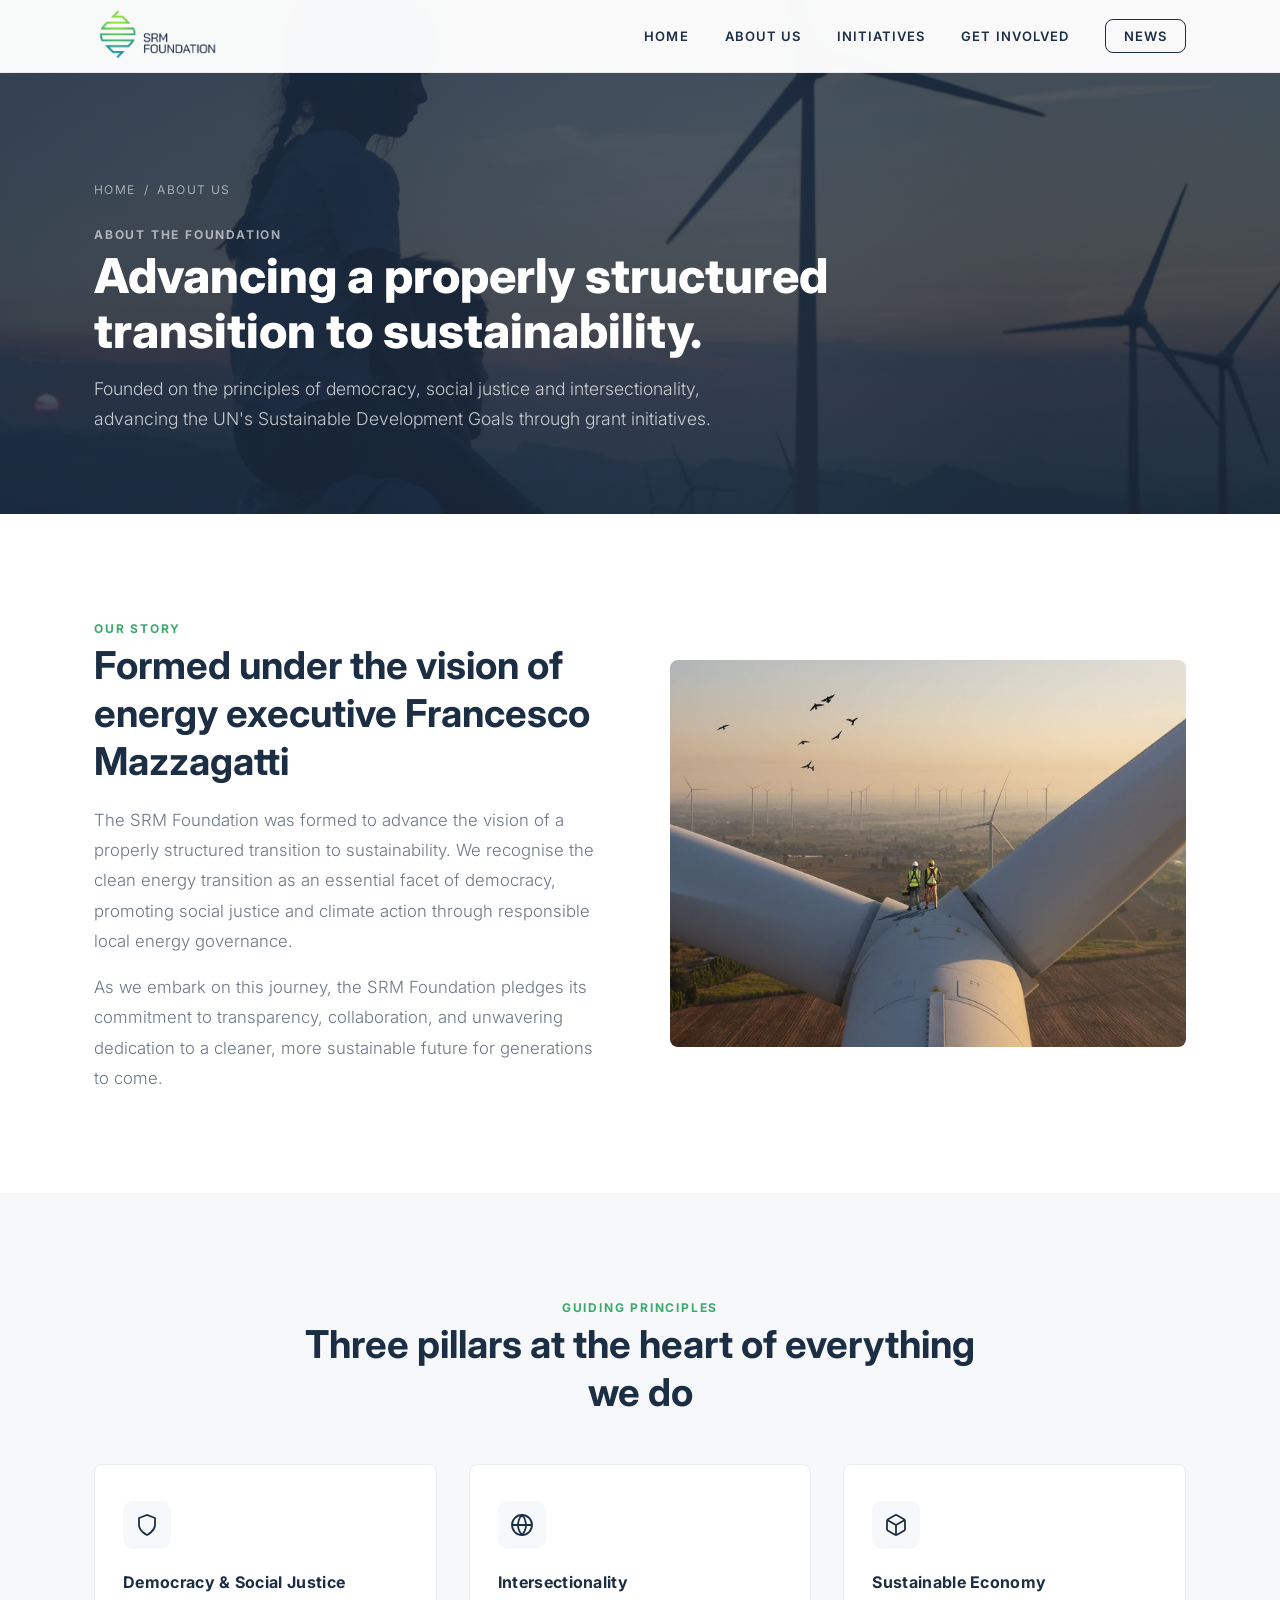
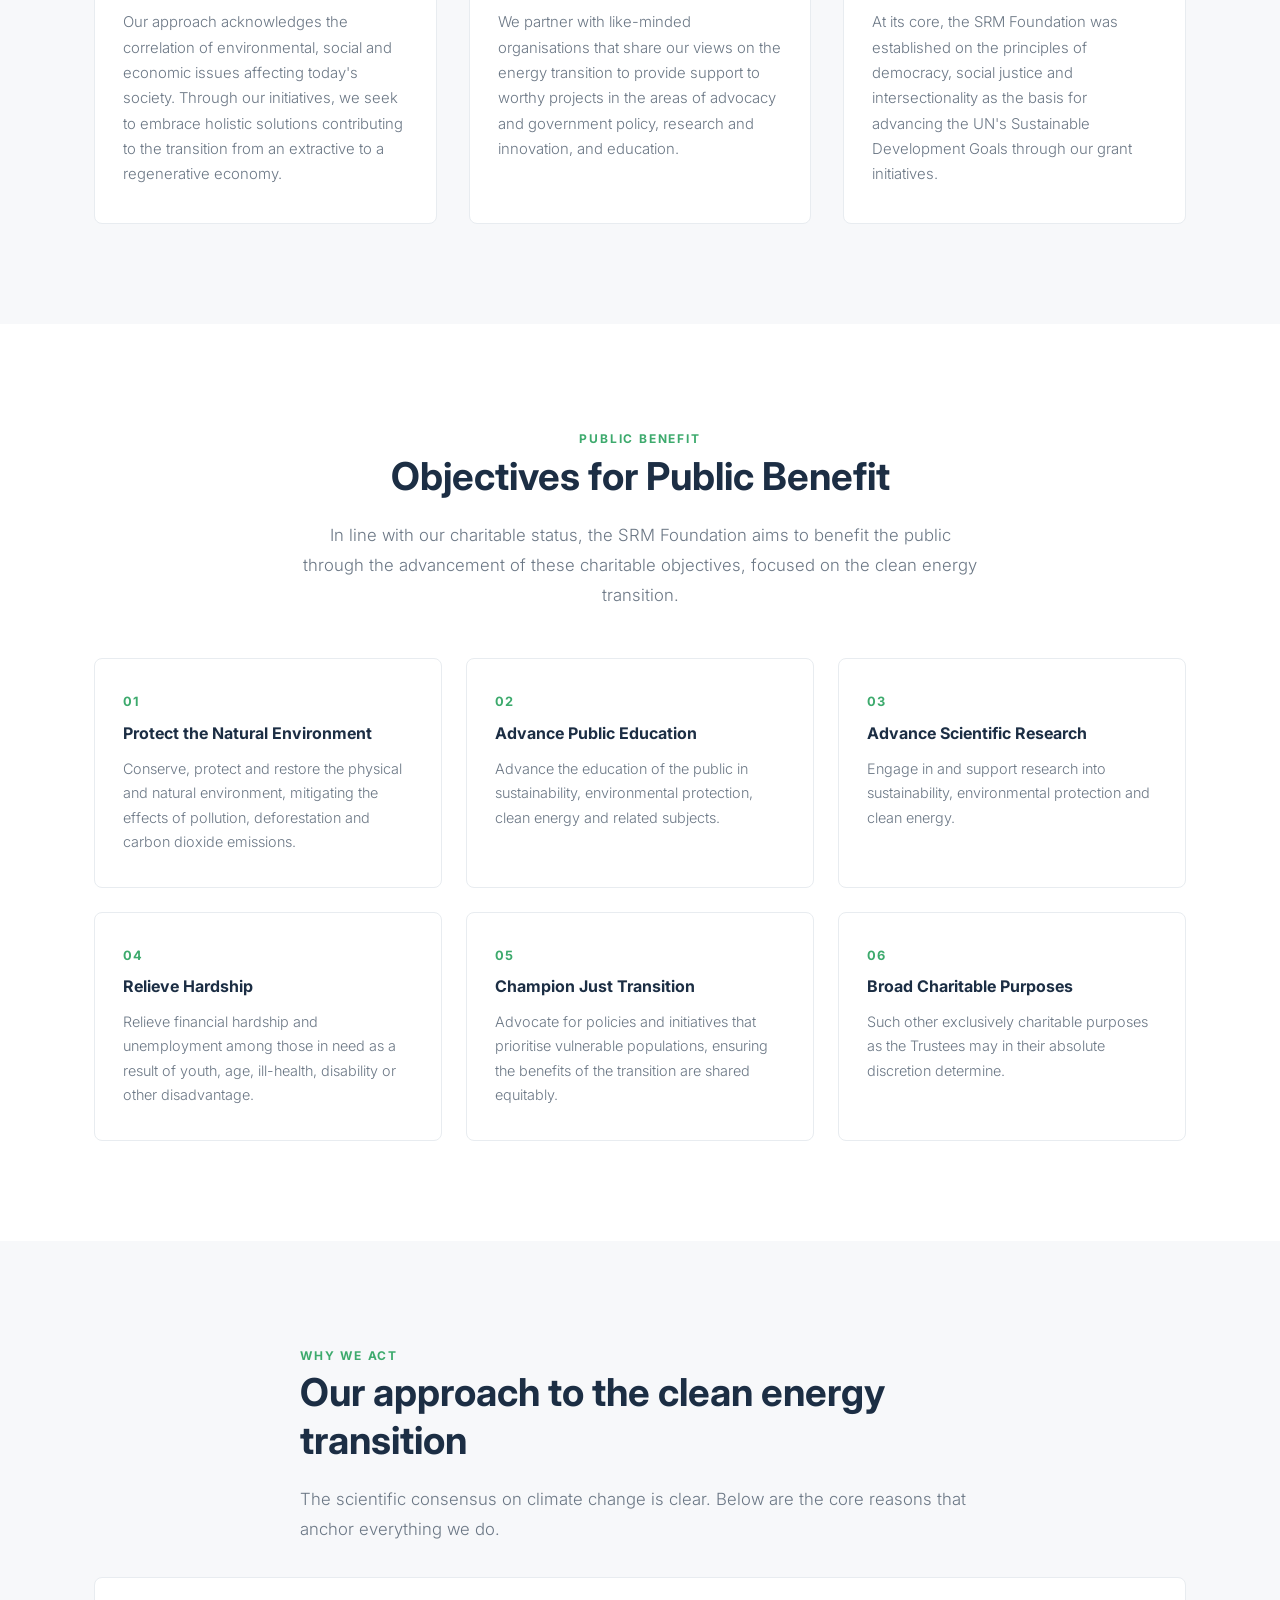
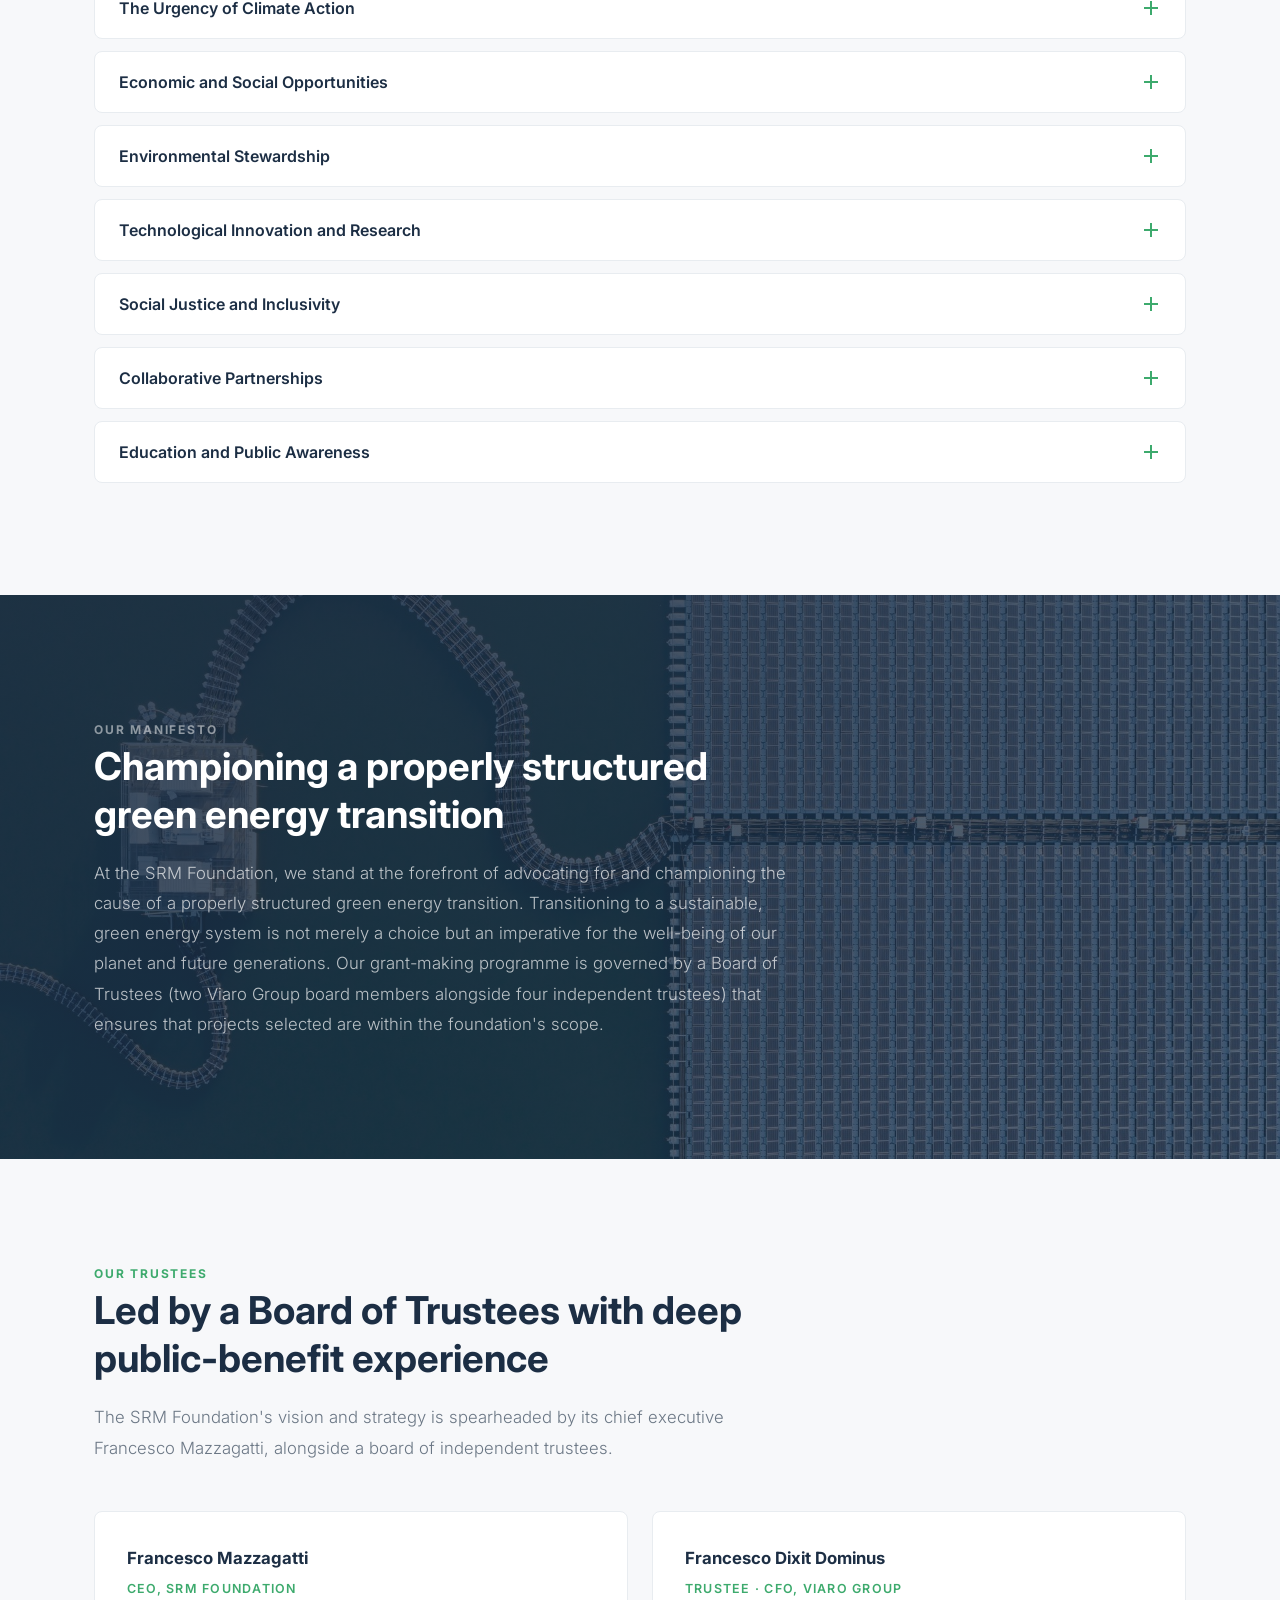
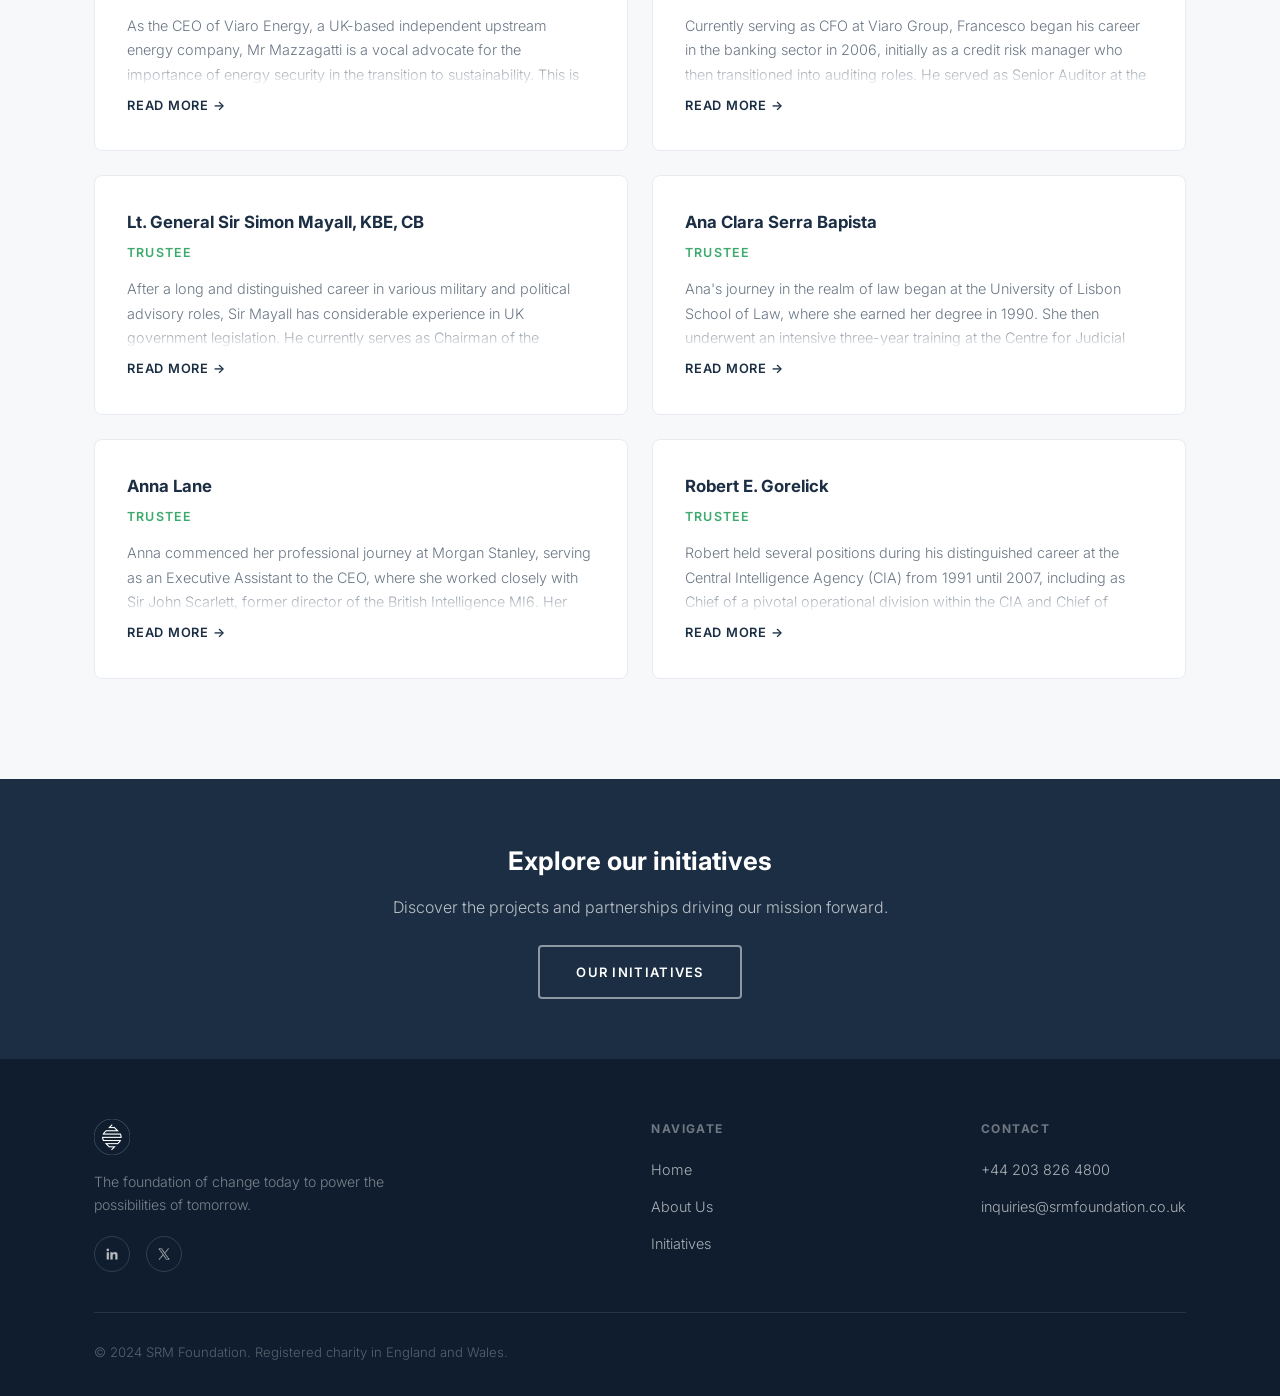
==== about-us.html @ 48d4b404 "singlp" ====
<!DOCTYPE html>
<html lang="en">
<head>
<meta charset="UTF-8">
<meta name="viewport" content="width=device-width, initial-scale=1.0">
<title>About Us - SRM Foundation</title>
<meta name="description" content="Learn about the SRM Foundation, its trustees, and its mission to advance a properly structured, just transition to a clean energy economy.">
<link rel="icon" type="image/png" href="img/dark-logo.png">
<link href="https://fonts.googleapis.com/css2?family=Inter:wght@300;400;500;600;700;800&display=swap" rel="stylesheet">
<link rel="stylesheet" href="css/styles.css">
</head>
<body>

<!-- NAV -->
<nav id="navbar">
  <div class="nav-inner">
    <a href="/" class="nav-logo">
      <img src="img/main-logo.png" alt="SRM Foundation">
    </a>
    <button class="nav-toggle" id="navToggle" aria-label="Menu">
      <span></span>
    </button>
    <ul class="nav-links" id="navLinks">
      <li><a href="/">Home</a></li>
      <li><a href="/about-us">About Us</a></li>
      <li><a href="/our-initiatives">Initiatives</a></li>
      <li><a href="mailto:inquiries@srmfoundation.co.uk">Get Involved</a></li>
      <li><a href="/blog" class="nav-cta">News</a></li>
    </ul>
  </div>
</nav>

<!-- PAGE HERO -->
<section class="page-hero">
  <div class="page-hero-bg" style="background-image:url('img/hero-sunset.jpg');"></div>
  <div class="page-hero-content">
    <div class="breadcrumb"><a href="/">Home</a><span>/</span>About Us</div>
    <span class="section-label">About the Foundation</span>
    <h1>Advancing a properly structured transition to sustainability.</h1>
    <p>Founded on the principles of democracy, social justice and intersectionality, advancing the UN's Sustainable Development Goals through grant initiatives.</p>
  </div>
</section>

<!-- INTRO -->
<section class="mission">
  <div class="container">
    <div class="mission-grid">
      <div>
        <span class="section-label">Our Story</span>
        <h2 class="section-heading">Formed under the vision of energy executive Francesco Mazzagatti</h2>
        <p class="section-text">The SRM Foundation was formed to advance the vision of a properly structured transition to sustainability. We recognise the clean energy transition as an essential facet of democracy, promoting social justice and climate action through responsible local energy governance.</p>
        <p class="section-text" style="margin-top:16px;">As we embark on this journey, the SRM Foundation pledges its commitment to transparency, collaboration, and unwavering dedication to a cleaner, more sustainable future for generations to come.</p>
      </div>
      <div class="mission-image">
        <img src="img/team-meeting.jpg" alt="SRM Foundation team">
      </div>
    </div>
  </div>
</section>

<!-- PILLARS -->
<section class="pillars">
  <div class="container">
    <div style="text-align:center; max-width:680px; margin:0 auto 0;">
      <span class="section-label">Guiding Principles</span>
      <h2 class="section-heading">Three pillars at the heart of everything we do</h2>
    </div>
    <div class="pillars-grid">
      <div class="pillar-card">
        <div class="pillar-icon">
          <svg viewBox="0 0 24 24"><path d="M12 22s8-4 8-10V5l-8-3-8 3v7c0 6 8 10 8 10z"/></svg>
        </div>
        <h3>Democracy &amp; Social Justice</h3>
        <p>Our approach acknowledges the correlation of environmental, social and economic issues affecting today's society. Through our initiatives, we seek to embrace holistic solutions contributing to the transition from an extractive to a regenerative economy.</p>
      </div>
      <div class="pillar-card">
        <div class="pillar-icon">
          <svg viewBox="0 0 24 24"><circle cx="12" cy="12" r="10"/><path d="M2 12h20M12 2a15.3 15.3 0 0 1 4 10 15.3 15.3 0 0 1-4 10 15.3 15.3 0 0 1-4-10 15.3 15.3 0 0 1 4-10z"/></svg>
        </div>
        <h3>Intersectionality</h3>
        <p>We partner with like-minded organisations that share our views on the energy transition to provide support to worthy projects in the areas of advocacy and government policy, research and innovation, and education.</p>
      </div>
      <div class="pillar-card">
        <div class="pillar-icon">
          <svg viewBox="0 0 24 24"><path d="M21 16V8a2 2 0 0 0-1-1.73l-7-4a2 2 0 0 0-2 0l-7 4A2 2 0 0 0 3 8v8a2 2 0 0 0 1 1.73l7 4a2 2 0 0 0 2 0l7-4A2 2 0 0 0 21 16z"/><polyline points="3.27 6.96 12 12.01 20.73 6.96"/><line x1="12" y1="22.08" x2="12" y2="12"/></svg>
        </div>
        <h3>Sustainable Economy</h3>
        <p>At its core, the SRM Foundation was established on the principles of democracy, social justice and intersectionality as the basis for advancing the UN's Sustainable Development Goals through our grant initiatives.</p>
      </div>
    </div>
  </div>
</section>

<!-- OBJECTIVES -->
<section class="about">
  <div class="container">
    <div style="max-width:680px; margin:0 auto 0; text-align:center;">
      <span class="section-label">Public Benefit</span>
      <h2 class="section-heading">Objectives for Public Benefit</h2>
      <p class="section-text" style="margin:0 auto;">In line with our charitable status, the SRM Foundation aims to benefit the public through the advancement of these charitable objectives, focused on the clean energy transition.</p>
    </div>
    <div class="objectives-grid">
      <div class="objective-card">
        <div class="num">01</div>
        <h3>Protect the Natural Environment</h3>
        <p>Conserve, protect and restore the physical and natural environment, mitigating the effects of pollution, deforestation and carbon dioxide emissions.</p>
      </div>
      <div class="objective-card">
        <div class="num">02</div>
        <h3>Advance Public Education</h3>
        <p>Advance the education of the public in sustainability, environmental protection, clean energy and related subjects.</p>
      </div>
      <div class="objective-card">
        <div class="num">03</div>
        <h3>Advance Scientific Research</h3>
        <p>Engage in and support research into sustainability, environmental protection and clean energy.</p>
      </div>
      <div class="objective-card">
        <div class="num">04</div>
        <h3>Relieve Hardship</h3>
        <p>Relieve financial hardship and unemployment among those in need as a result of youth, age, ill-health, disability or other disadvantage.</p>
      </div>
      <div class="objective-card">
        <div class="num">05</div>
        <h3>Champion Just Transition</h3>
        <p>Advocate for policies and initiatives that prioritise vulnerable populations, ensuring the benefits of the transition are shared equitably.</p>
      </div>
      <div class="objective-card">
        <div class="num">06</div>
        <h3>Broad Charitable Purposes</h3>
        <p>Such other exclusively charitable purposes as the Trustees may in their absolute discretion determine.</p>
      </div>
    </div>
  </div>
</section>

<!-- WHY WE ACT (ACCORDION) -->
<section class="pillars">
  <div class="container">
    <div style="max-width:680px; margin:0 auto 0;">
      <span class="section-label">Why We Act</span>
      <h2 class="section-heading">Our approach to the clean energy transition</h2>
      <p class="section-text">The scientific consensus on climate change is clear. Below are the core reasons that anchor everything we do.</p>
    </div>
    <div class="accordion" id="whyAccordion">

      <div class="accordion-item">
        <button class="accordion-btn" aria-expanded="false">
          <span>The Urgency of Climate Action</span><span class="plus"></span>
        </button>
        <div class="accordion-content">
          <div class="accordion-content-inner">
            <p>The scientific consensus on climate change is clear, with the consequences of inaction becoming increasingly apparent. Extreme weather events, rising sea levels, and disruptions to ecosystems all underscore the urgent need for a transformative response.</p>
            <p>A green energy transition represents a crucial step towards mitigating the impacts of climate change, reducing greenhouse gas emissions, and fostering a resilient and sustainable future.</p>
          </div>
        </div>
      </div>

      <div class="accordion-item">
        <button class="accordion-btn" aria-expanded="false">
          <span>Economic and Social Opportunities</span><span class="plus"></span>
        </button>
        <div class="accordion-content">
          <div class="accordion-content-inner">
            <p>Beyond environmental considerations, the shift towards green energy holds immense economic and social potential. Investing in renewable energy sources and technologies can drive economic growth, create jobs, and foster innovation.</p>
            <p>By transitioning to a green energy economy, we can build a more inclusive and equitable society, providing opportunities for communities to thrive while leaving no one behind.</p>
          </div>
        </div>
      </div>

      <div class="accordion-item">
        <button class="accordion-btn" aria-expanded="false">
          <span>Environmental Stewardship</span><span class="plus"></span>
        </button>
        <div class="accordion-content">
          <div class="accordion-content-inner">
            <p>Embracing a green energy transition signifies our commitment to responsible environmental stewardship. By harnessing the power of renewable resources such as solar, wind, and hydropower, we can significantly reduce our reliance on finite fossil fuels, mitigating environmental degradation and protecting biodiversity.</p>
          </div>
        </div>
      </div>

      <div class="accordion-item">
        <button class="accordion-btn" aria-expanded="false">
          <span>Technological Innovation and Research</span><span class="plus"></span>
        </button>
        <div class="accordion-content">
          <div class="accordion-content-inner">
            <p>Central to our stance is the recognition that the green energy transition necessitates continuous technological innovation and robust research efforts. We support investments in research and development to enhance the efficiency and affordability of renewable technologies, storage solutions, and smart grid systems.</p>
          </div>
        </div>
      </div>

      <div class="accordion-item">
        <button class="accordion-btn" aria-expanded="false">
          <span>Social Justice and Inclusivity</span><span class="plus"></span>
        </button>
        <div class="accordion-content">
          <div class="accordion-content-inner">
            <p>At the heart of our commitment is the principle of social justice. A green energy transition must be inclusive, considering the needs and rights of all communities. We advocate for policies and initiatives that prioritise vulnerable populations, ensuring that the benefits of the transition are shared equitably and that no one is disproportionately burdened by the challenges it may present.</p>
          </div>
        </div>
      </div>

      <div class="accordion-item">
        <button class="accordion-btn" aria-expanded="false">
          <span>Collaborative Partnerships</span><span class="plus"></span>
        </button>
        <div class="accordion-content">
          <div class="accordion-content-inner">
            <p>The SRM Foundation actively seeks collaborative partnerships with government entities, businesses, higher-education institutions with energy transition research programmes, and other charitable organisations. Meaningful change requires collective action. By fostering partnerships, we leverage collective expertise, resources, and influence to drive systemic change.</p>
          </div>
        </div>
      </div>

      <div class="accordion-item">
        <button class="accordion-btn" aria-expanded="false">
          <span>Education and Public Awareness</span><span class="plus"></span>
        </button>
        <div class="accordion-content">
          <div class="accordion-content-inner">
            <p>Central to our mission is the belief in the power of education and public awareness. Through educational programmes, outreach initiatives, and collaboration with academic institutions, we aim to empower individuals, communities, and policymakers with the knowledge and tools needed to actively contribute to the green energy transition.</p>
          </div>
        </div>
      </div>

    </div>
  </div>
</section>

<!-- MANIFESTO -->
<section class="manifesto">
  <div class="container">
    <span class="section-label">Our Manifesto</span>
    <h2 class="section-heading">Championing a properly structured green energy transition</h2>
    <p class="section-text">At the SRM Foundation, we stand at the forefront of advocating for and championing the cause of a properly structured green energy transition. Transitioning to a sustainable, green energy system is not merely a choice but an imperative for the well-being of our planet and future generations. Our grant-making programme is governed by a Board of Trustees (two Viaro Group board members alongside four independent trustees) that ensures that projects selected are within the foundation's scope.</p>
  </div>
</section>

<!-- TRUSTEES -->
<section class="trustees">
  <div class="container">
    <div style="max-width:680px;">
      <span class="section-label">Our Trustees</span>
      <h2 class="section-heading">Led by a Board of Trustees with deep public-benefit experience</h2>
      <p class="section-text">The SRM Foundation's vision and strategy is spearheaded by its chief executive Francesco Mazzagatti, alongside a board of independent trustees.</p>
    </div>
    <div class="trustees-grid">

      <div class="trustee-card">
        <h3>Francesco Mazzagatti</h3>
        <div class="role">CEO, SRM Foundation</div>
        <div class="trustee-bio">
          <p>As the CEO of Viaro Energy, a UK-based independent upstream energy company, Mr Mazzagatti is a vocal advocate for the importance of energy security in the transition to sustainability. This is reflected in Viaro Energy's operations, its approach to ESG responsibilities, and his personal involvement in organisations promoting industry best practices towards a properly structured energy transition. In parallel with his efforts at Viaro, the establishment of the SRM Foundation represents his contribution to a long-term vision for a more sustainable future.</p>
        </div>
        <button class="read-toggle">Read more →</button>
      </div>

      <div class="trustee-card">
        <h3>Francesco Dixit Dominus</h3>
        <div class="role">Trustee · CFO, Viaro Group</div>
        <div class="trustee-bio">
          <p>Currently serving as CFO at Viaro Group, Francesco began his career in the banking sector in 2006, initially as a credit risk manager who then transitioned into auditing roles. He served as Senior Auditor at the European Fund for Business Development between 2012 and 2018, when he also served as Senior Certifier for a project co-financed by Interreg Med, aimed at fostering sustainable growth in the Mediterranean region. Since 2014, Francesco has volunteered at the Oratorio Salessiano Don Bosco, which provides assistance to disabled children, alongside other charitable endeavours.</p>
        </div>
        <button class="read-toggle">Read more →</button>
      </div>

      <div class="trustee-card">
        <h3>Lt. General Sir Simon Mayall, KBE, CB</h3>
        <div class="role">Trustee</div>
        <div class="trustee-bio">
          <p>After a long and distinguished career in various military and political advisory roles, Sir Mayall has considerable experience in UK government legislation. He currently serves as Chairman of the National Army Museum, non-executive director at Viaro Energy Ltd, and senior advisor at several investment banks including Greenhill &amp; Co., ADRe and Coutts Bank. His awards include Knight Commander of the Order of the British Empire, Companion of the Order of the Bath, the Queen's Commendation for Valuable Service, and Officer of the Legion of Merit (US).</p>
        </div>
        <button class="read-toggle">Read more →</button>
      </div>

      <div class="trustee-card">
        <h3>Ana Clara Serra Bapista</h3>
        <div class="role">Trustee</div>
        <div class="trustee-bio">
          <p>Ana's journey in the realm of law began at the University of Lisbon School of Law, where she earned her degree in 1990. She then underwent an intensive three-year training at the Centre for Judicial Studies to qualify as a judge. Since then she has been a stalwart presence in the legal arena, currently holding the esteemed position of a criminal Judge at the Lisbon Central Criminal Court. Her commitment to excellence extends beyond her courtroom duties, and she diligently participates in national and international training courses each year.</p>
        </div>
        <button class="read-toggle">Read more →</button>
      </div>

      <div class="trustee-card">
        <h3>Anna Lane</h3>
        <div class="role">Trustee</div>
        <div class="trustee-bio">
          <p>Anna commenced her professional journey at Morgan Stanley, serving as an Executive Assistant to the CEO, where she worked closely with Sir John Scarlett, former director of the British Intelligence MI6. Her collaboration with Sir John extended past her time at Morgan Stanley, having served as his business advisor for six years. Anna has since progressed to operational positions close to the offices of energy CEOs at NEO Energy and currently HitecVision AS. She actively contributes to her community through volunteer work with the Rotary Club and channels her passion for running by participating in various 10k charity races.</p>
        </div>
        <button class="read-toggle">Read more →</button>
      </div>

      <div class="trustee-card">
        <h3>Robert E. Gorelick</h3>
        <div class="role">Trustee</div>
        <div class="trustee-bio">
          <p>Robert held several positions during his distinguished career at the Central Intelligence Agency (CIA) from 1991 until 2007, including as Chief of a pivotal operational division within the CIA and Chief of Station in several countries. During this period, he cultivated robust alliances with policymakers and collaborated closely with key Cabinet members. Since then, Robert has held significant roles in the private sector, notably as managing director at the Washington, D.C. and NY branches of Deloitte, where he was responsible for shaping their business development strategies alongside independent strategic advisory services for high-value clients.</p>
        </div>
        <button class="read-toggle">Read more →</button>
      </div>

    </div>
  </div>
</section>

<!-- CTA -->
<section class="cta-strip">
  <div class="container">
    <h2>Explore our initiatives</h2>
    <p>Discover the projects and partnerships driving our mission forward.</p>
    <a href="/our-initiatives" class="btn btn-outline-white">Our Initiatives</a>
  </div>
</section>

<!-- FOOTER -->
<footer>
  <div class="container">
    <div class="footer-top">
      <div>
        <div class="footer-logo">
          <img src="img/white-logo.png" alt="SRM Foundation">
        </div>
        <p class="footer-tagline">The foundation of change today to power the possibilities of tomorrow.</p>
        <div class="footer-social" style="margin-top:20px;">
          <a href="https://www.linkedin.com/company/the-srm-foundation/about/" aria-label="LinkedIn" target="_blank" rel="noopener noreferrer"><img src="img/linkedin.png" alt="LinkedIn"></a>
          <a href="https://x.com/foundationsrm" aria-label="Twitter" target="_blank" rel="noopener noreferrer"><img src="img/twitter.png" alt="Twitter"></a>
        </div>
      </div>
      <div class="footer-nav">
        <h4>Navigate</h4>
        <ul>
          <li><a href="/">Home</a></li>
          <li><a href="/about-us">About Us</a></li>
          <li><a href="/our-initiatives">Initiatives</a></li>
        </ul>
      </div>
      <div class="footer-nav">
        <h4>Contact</h4>
        <ul>
          <li><a href="tel:+442038264800">+44 203 826 4800</a></li>
          <li><a href="mailto:inquiries@srmfoundation.co.uk">inquiries@srmfoundation.co.uk</a></li>
        </ul>
      </div>
    </div>
    <div class="footer-bottom">
      <p>&copy; 2024 SRM Foundation. Registered charity in England and Wales.</p>
    </div>
  </div>
</footer>

<script>
const nav = document.getElementById('navbar');
window.addEventListener('scroll', () => nav.classList.toggle('scrolled', window.scrollY > 40));
const toggle = document.getElementById('navToggle');
const links = document.getElementById('navLinks');
toggle.addEventListener('click', () => links.classList.toggle('open'));
links.querySelectorAll('a').forEach(a => a.addEventListener('click', () => links.classList.remove('open')));

// Accordion
document.querySelectorAll('.accordion-item').forEach(item => {
  const btn = item.querySelector('.accordion-btn');
  const content = item.querySelector('.accordion-content');
  btn.addEventListener('click', () => {
    const isOpen = item.classList.toggle('open');
    btn.setAttribute('aria-expanded', isOpen);
    content.style.maxHeight = isOpen ? content.scrollHeight + 'px' : '0';
  });
});

// Trustee "read more"
document.querySelectorAll('.trustee-card .read-toggle').forEach(btn => {
  btn.addEventListener('click', () => {
    const card = btn.closest('.trustee-card');
    const expanded = card.classList.toggle('expanded');
    btn.textContent = expanded ? 'Show less ↑' : 'Read more →';
  });
});
</script>
</body>
</html>
---- css/styles.css ----
*, *::before, *::after { margin: 0; padding: 0; box-sizing: border-box; }

:root {
  --navy: #1C2E44;
  --navy-light: #2A4466;
  --navy-dark: #0F1D2E;
  --grey-100: #F7F8FA;
  --grey-200: #E8ECF0;
  --grey-300: #D1D7DF;
  --grey-400: #9BA5B1;
  --grey-500: #6B7785;
  --grey-600: #4A5568;
  --white: #FFFFFF;
  --green-accent: #3DAA6D;
}

html { scroll-behavior: smooth; }

body {
  font-family: 'Inter', -apple-system, BlinkMacSystemFont, sans-serif;
  color: var(--grey-600);
  line-height: 1.7;
  font-weight: 400;
  font-size: 16px;
}

img { max-width: 100%; height: auto; display: block; }
a { color: inherit; text-decoration: none; }

.container {
  max-width: 1140px;
  margin: 0 auto;
  padding: 0 24px;
}

/* ─── NAV ─── */
nav {
  position: fixed;
  top: 0; left: 0; right: 0;
  z-index: 100;
  background: rgba(255,255,255,0.97);
  backdrop-filter: blur(8px);
  border-bottom: 1px solid var(--grey-200);
  transition: box-shadow 0.3s;
}
nav.scrolled { box-shadow: 0 2px 20px rgba(0,0,0,0.08); }

.nav-inner {
  max-width: 1140px;
  margin: 0 auto;
  padding: 0 24px;
  display: flex;
  align-items: center;
  justify-content: space-between;
  height: 72px;
}

.nav-logo img { height: 60px; width: auto; }

.nav-links { display: flex; gap: 36px; list-style: none; }
.nav-links a {
  font-size: 13px;
  font-weight: 600;
  letter-spacing: 0.08em;
  text-transform: uppercase;
  color: var(--navy);
  transition: color 0.2s;
}
.nav-links a:hover { color: var(--green-accent); }

.nav-toggle {
  display: none;
  background: none; border: none; cursor: pointer;
  width: 28px; height: 20px;
  position: relative;
}
.nav-toggle span,
.nav-toggle::before,
.nav-toggle::after {
  display: block;
  width: 28px; height: 2px;
  background: var(--navy);
  position: absolute; left: 0;
  transition: 0.3s;
}
.nav-toggle::before, .nav-toggle::after { content: ''; }
.nav-toggle span { top: 9px; }
.nav-toggle::before { top: 0; }
.nav-toggle::after { top: 18px; }

/* ─── HERO ─── */
.hero {
  position: relative;
  min-height: 92vh;
  display: flex;
  align-items: center;
  overflow: hidden;
  background: var(--navy-dark);
}

.hero-bg {
  position: absolute; inset: 0;
  background: url('../img/hero-sunset.jpg') center/cover no-repeat;
}
.hero-bg::after {
  content: '';
  position: absolute; inset: 0;
  background: linear-gradient(135deg, rgba(28,46,68,0.82) 0%, rgba(28,46,68,0.5) 100%);
}

.hero-content {
  position: relative; z-index: 2;
  max-width: 1140px;
  margin: 0 auto;
  padding: 120px 24px 80px;
}

.hero h1 {
  font-size: clamp(2.4rem, 5vw, 3.6rem);
  font-weight: 800;
  color: var(--white);
  line-height: 1.15;
  max-width: 700px;
  margin-bottom: 20px;
}

.hero p {
  font-size: clamp(1.05rem, 2vw, 1.2rem);
  color: rgba(255,255,255,0.8);
  font-weight: 300;
  max-width: 540px;
  margin-bottom: 36px;
  line-height: 1.7;
}

.btn {
  display: inline-block;
  padding: 14px 36px;
  font-family: 'Inter', sans-serif;
  font-size: 13px;
  font-weight: 600;
  letter-spacing: 0.1em;
  text-transform: uppercase;
  border-radius: 4px;
  transition: all 0.25s;
  cursor: pointer;
  border: none;
}

.btn-primary {
  background: var(--white);
  color: var(--navy);
}
.btn-primary:hover { background: var(--grey-200); }

.btn-outline {
  background: transparent;
  color: var(--navy);
  border: 2px solid var(--navy);
}
.btn-outline:hover {
  background: var(--navy);
  color: var(--white);
}

.btn-outline-white {
  background: transparent;
  color: var(--white);
  border: 2px solid rgba(255,255,255,0.5);
}
.btn-outline-white:hover {
  background: var(--white);
  color: var(--navy);
}

/* ─── SECTIONS ─── */
section { padding: 100px 0; }

.section-label {
  font-size: 12px;
  font-weight: 700;
  letter-spacing: 0.15em;
  text-transform: uppercase;
  color: var(--green-accent);
  margin-bottom: 12px;
}

.section-heading {
  font-size: clamp(1.8rem, 3.5vw, 2.4rem);
  font-weight: 700;
  color: var(--navy);
  line-height: 1.25;
  margin-bottom: 20px;
}

.section-text {
  font-size: 1.05rem;
  color: var(--grey-500);
  max-width: 680px;
  line-height: 1.8;
  font-weight: 300;
}

/* ─── MISSION ─── */
.mission {
  background: var(--white);
}

.mission-grid {
  display: grid;
  grid-template-columns: 1fr 1fr;
  gap: 60px;
  align-items: center;
}

.mission-image {
  border-radius: 8px;
  overflow: hidden;
}
.mission-image img {
  width: 100%;
  aspect-ratio: 4/3;
  object-fit: cover;
}

/* ─── PILLARS ─── */
.pillars {
  background: var(--grey-100);
}

.pillars-grid {
  display: grid;
  grid-template-columns: repeat(3, 1fr);
  gap: 32px;
  margin-top: 48px;
}

.pillar-card {
  background: var(--white);
  border-radius: 8px;
  padding: 36px 28px;
  border: 1px solid var(--grey-200);
  transition: box-shadow 0.3s, transform 0.3s;
}
.pillar-card:hover {
  box-shadow: 0 8px 30px rgba(0,0,0,0.06);
  transform: translateY(-4px);
}

.pillar-card h3 {
  font-size: 1rem;
  font-weight: 700;
  color: var(--navy);
  margin-bottom: 14px;
  letter-spacing: 0.02em;
}

.pillar-card p {
  font-size: 0.93rem;
  color: var(--grey-500);
  line-height: 1.7;
  font-weight: 300;
}

.pillar-icon {
  width: 48px; height: 48px;
  border-radius: 10px;
  display: flex;
  align-items: center;
  justify-content: center;
  margin-bottom: 20px;
  background: var(--grey-100);
}

.pillar-icon svg { width: 24px; height: 24px; stroke: var(--navy); fill: none; stroke-width: 1.8; }

/* ─── ABOUT ─── */
.about { background: var(--white); }

.about-grid {
  display: grid;
  grid-template-columns: 1fr 1fr;
  gap: 60px;
  align-items: center;
}

.about-image {
  border-radius: 8px;
  overflow: hidden;
}
.about-image img {
  width: 100%;
  aspect-ratio: 4/3;
  object-fit: cover;
}

.objectives-list {
  margin-top: 24px;
  padding-left: 0;
  list-style: none;
}
.objectives-list li {
  position: relative;
  padding-left: 20px;
  margin-bottom: 10px;
  font-size: 0.93rem;
  color: var(--grey-500);
  font-weight: 300;
  line-height: 1.7;
}
.objectives-list li::before {
  content: '';
  position: absolute;
  left: 0; top: 10px;
  width: 6px; height: 6px;
  border-radius: 50%;
  background: var(--green-accent);
}

/* ─── INITIATIVES ─── */
.initiatives {
  background: var(--navy);
  color: var(--white);
}
.initiatives .section-label { color: rgba(255,255,255,0.5); }
.initiatives .section-heading { color: var(--white); }
.initiatives .section-text { color: rgba(255,255,255,0.65); }

.initiatives-grid {
  display: grid;
  grid-template-columns: repeat(4, 1fr);
  gap: 24px;
  margin-top: 48px;
}

.initiative-card {
  position: relative;
  border-radius: 8px;
  overflow: hidden;
  aspect-ratio: 3/4;
}

.initiative-card img {
  position: absolute; inset: 0;
  width: 100%; height: 100%;
  object-fit: cover;
  transition: transform 0.4s;
}
.initiative-card:hover img { transform: scale(1.05); }

.initiative-card .overlay {
  position: absolute; inset: 0;
  background: linear-gradient(to top, rgba(28,46,68,0.9) 0%, rgba(28,46,68,0.2) 50%);
  display: flex;
  flex-direction: column;
  justify-content: flex-end;
  padding: 24px 20px;
}

.initiative-card h3 {
  font-size: 0.95rem;
  font-weight: 700;
  color: var(--white);
  margin-bottom: 8px;
  letter-spacing: 0.02em;
}

.initiative-card p {
  font-size: 0.82rem;
  color: rgba(255,255,255,0.7);
  line-height: 1.6;
  font-weight: 300;
}

/* ─── PROJECT SPOTLIGHT ─── */
.project { background: var(--white); }

.project-layout {
  display: grid;
  grid-template-columns: 1fr 1fr;
  gap: 60px;
  align-items: start;
}

.project-hero-img {
  border-radius: 8px;
  overflow: hidden;
  margin-bottom: 48px;
}
.project-hero-img img {
  width: 100%;
  aspect-ratio: 21/9;
  object-fit: cover;
}

.project-gallery {
  display: grid;
  grid-template-columns: repeat(4, 1fr);
  gap: 16px;
  margin: 36px 0;
}
.project-gallery img {
  width: 100%;
  aspect-ratio: 4/3;
  object-fit: cover;
  border-radius: 6px;
}

.project-inline-img {
  border-radius: 8px;
  overflow: hidden;
  margin: 32px 0;
}
.project-inline-img img {
  width: 100%;
  aspect-ratio: 16/10;
  object-fit: cover;
}

@media (max-width: 640px) {
  .project-gallery { grid-template-columns: 1fr 1fr; }
}

.project-meta {
  font-size: 0.82rem;
  color: var(--grey-400);
  font-weight: 500;
  margin-bottom: 16px;
}

.project-quote {
  margin: 28px 0;
  padding: 20px 24px;
  border-left: 3px solid var(--green-accent);
  background: var(--grey-100);
  border-radius: 0 6px 6px 0;
}

.project-quote p {
  font-size: 0.95rem;
  color: var(--grey-600);
  font-style: italic;
  line-height: 1.7;
  font-weight: 300;
}

.project-quote cite {
  display: block;
  margin-top: 10px;
  font-size: 0.82rem;
  font-style: normal;
  font-weight: 600;
  color: var(--navy);
}

.project-body p {
  font-size: 0.95rem;
  color: var(--grey-500);
  line-height: 1.8;
  font-weight: 300;
  margin-bottom: 16px;
}

@media (max-width: 960px) {
  .project-layout { grid-template-columns: 1fr; gap: 40px; }
}

/* ─── GRANTS ─── */
.grants { background: var(--grey-100); }

.grants-tags {
  display: flex;
  flex-wrap: wrap;
  gap: 12px;
  margin-top: 32px;
}

.grants-tags span {
  display: inline-block;
  padding: 10px 22px;
  background: var(--white);
  border: 1px solid var(--grey-200);
  border-radius: 100px;
  font-size: 0.88rem;
  font-weight: 500;
  color: var(--navy);
  transition: all 0.2s;
}
.grants-tags span:hover {
  background: var(--navy);
  color: var(--white);
  border-color: var(--navy);
}

/* ─── NEWS ─── */
.news { background: var(--white); }

.news-card {
  display: grid;
  grid-template-columns: 400px 1fr;
  gap: 48px;
  align-items: center;
  background: var(--grey-100);
  border-radius: 12px;
  overflow: hidden;
  margin-top: 40px;
}

.news-card-image img {
  width: 100%; height: 100%;
  object-fit: cover;
  min-height: 320px;
}

.news-card-content { padding: 40px 40px 40px 0; }

.news-meta {
  font-size: 0.82rem;
  color: var(--grey-400);
  font-weight: 500;
  margin-bottom: 14px;
}

.news-card-content h3 {
  font-size: 1.25rem;
  font-weight: 700;
  color: var(--navy);
  line-height: 1.4;
  margin-bottom: 16px;
}

.news-card-content p {
  font-size: 0.93rem;
  color: var(--grey-500);
  line-height: 1.7;
  font-weight: 300;
  margin-bottom: 24px;
}

.read-more {
  font-size: 0.85rem;
  font-weight: 600;
  color: var(--navy);
  letter-spacing: 0.05em;
  text-transform: uppercase;
  display: inline-flex;
  align-items: center;
  gap: 8px;
}
.read-more:hover { color: var(--green-accent); }

/* ─── MANIFESTO ─── */
.manifesto {
  position: relative;
  padding: 120px 0;
  background: url('../img/windfarm-hills.jpg') center/cover no-repeat;
  color: var(--white);
}
.manifesto::before {
  content: '';
  position: absolute; inset: 0;
  background: linear-gradient(135deg, rgba(28,46,68,0.88) 0%, rgba(28,46,68,0.7) 100%);
}
.manifesto .container { position: relative; z-index: 2; }
.manifesto .section-label { color: rgba(255,255,255,0.5); }
.manifesto .section-heading { color: var(--white); max-width: 700px; }
.manifesto .section-text { color: rgba(255,255,255,0.7); max-width: 700px; }

/* ─── NEWSLETTER ─── */
.newsletter {
  background: var(--navy);
  padding: 80px 0;
}
.newsletter-inner {
  text-align: center;
  max-width: 560px;
  margin: 0 auto;
}
.newsletter .section-heading { color: var(--white); }
.newsletter p {
  color: rgba(255,255,255,0.6);
  font-weight: 300;
  margin-bottom: 32px;
}

.newsletter-form {
  display: flex;
  gap: 12px;
  max-width: 480px;
  margin: 0 auto;
}

.newsletter-form input {
  flex: 1;
  padding: 14px 20px;
  font-family: 'Inter', sans-serif;
  font-size: 0.93rem;
  border: 1px solid rgba(255,255,255,0.2);
  border-radius: 4px;
  background: rgba(255,255,255,0.08);
  color: var(--white);
  outline: none;
  transition: border-color 0.2s;
}
.newsletter-form input::placeholder { color: rgba(255,255,255,0.4); }
.newsletter-form input:focus { border-color: rgba(255,255,255,0.5); }

.newsletter-form button {
  padding: 14px 28px;
  font-family: 'Inter', sans-serif;
  font-size: 13px;
  font-weight: 600;
  letter-spacing: 0.08em;
  text-transform: uppercase;
  background: var(--white);
  color: var(--navy);
  border: none;
  border-radius: 4px;
  cursor: pointer;
  transition: background 0.2s;
}
.newsletter-form button:hover { background: var(--grey-200); }

/* ─── FOOTER ─── */
footer {
  background: var(--navy-dark);
  padding: 60px 0 32px;
}

.footer-top {
  display: flex;
  justify-content: space-between;
  align-items: flex-start;
  padding-bottom: 40px;
  border-bottom: 1px solid rgba(255,255,255,0.1);
  gap: 40px;
  flex-wrap: wrap;
}

.footer-logo img { height: 36px; width: auto; margin-bottom: 16px; }
.footer-tagline {
  font-size: 0.88rem;
  color: rgba(255,255,255,0.45);
  font-weight: 300;
  max-width: 300px;
  line-height: 1.6;
}

.footer-nav h4 {
  font-size: 12px;
  font-weight: 700;
  letter-spacing: 0.12em;
  text-transform: uppercase;
  color: rgba(255,255,255,0.4);
  margin-bottom: 16px;
}
.footer-nav ul { list-style: none; }
.footer-nav li { margin-bottom: 10px; }
.footer-nav a {
  font-size: 0.9rem;
  color: rgba(255,255,255,0.65);
  font-weight: 300;
  transition: color 0.2s;
}
.footer-nav a:hover { color: var(--white); }

.footer-social { display: flex; gap: 16px; margin-top: 8px; }
.footer-social a {
  width: 36px; height: 36px;
  display: flex;
  align-items: center;
  justify-content: center;
  border-radius: 50%;
  border: 1px solid rgba(255,255,255,0.15);
  transition: all 0.2s;
}
.footer-social a:hover {
  background: rgba(255,255,255,0.1);
  border-color: rgba(255,255,255,0.3);
}
.footer-social img { width: 16px; height: 16px; filter: brightness(0) invert(1); opacity: 0.7; }

.footer-bottom {
  display: flex;
  justify-content: space-between;
  align-items: center;
  padding-top: 28px;
  flex-wrap: wrap;
  gap: 12px;
}

.footer-bottom p {
  font-size: 0.82rem;
  color: rgba(255,255,255,0.3);
  font-weight: 300;
}

/* ─── RESPONSIVE ─── */
@media (max-width: 960px) {
  .mission-grid,
  .about-grid { grid-template-columns: 1fr; gap: 40px; }
  .about-grid .about-image { order: -1; }

  .pillars-grid { grid-template-columns: 1fr 1fr; }

  .initiatives-grid { grid-template-columns: 1fr 1fr; }

  .news-card { grid-template-columns: 1fr; }
  .news-card-content { padding: 28px; }
}

@media (max-width: 640px) {
  section { padding: 64px 0; }

  .nav-links {
    display: none;
    position: absolute;
    top: 72px; left: 0; right: 0;
    background: var(--white);
    flex-direction: column;
    padding: 20px 24px;
    gap: 0;
    border-bottom: 1px solid var(--grey-200);
  }
  .nav-links.open { display: flex; }
  .nav-links li { padding: 12px 0; border-bottom: 1px solid var(--grey-200); }
  .nav-links li:last-child { border-bottom: none; }
  .nav-toggle { display: block; }

  .hero { min-height: 80vh; }
  .hero-content { padding: 100px 24px 60px; }

  .pillars-grid { grid-template-columns: 1fr; }
  .initiatives-grid { grid-template-columns: 1fr; }
  .initiative-card { aspect-ratio: 16/9; }

  .newsletter-form { flex-direction: column; }

  .footer-top { flex-direction: column; }
}

/* ============================================
   ADDITIONS FOR SUBPAGES
   ============================================ */

/* ─── PAGE HERO (compact) ─── */
.page-hero {
  position: relative;
  padding: 180px 0 80px;
  background: var(--navy-dark);
  overflow: hidden;
}
.page-hero-bg {
  position: absolute; inset: 0;
  background-size: cover;
  background-position: center;
}
.page-hero-bg::after {
  content:'';
  position: absolute; inset: 0;
  background: linear-gradient(135deg, rgba(28,46,68,0.88) 0%, rgba(28,46,68,0.65) 100%);
}
.page-hero-content {
  position: relative; z-index: 2;
  max-width: 1140px;
  margin: 0 auto;
  padding: 0 24px;
  color: var(--white);
}
.page-hero .section-label { color: rgba(255,255,255,0.6); }
.page-hero h1 {
  font-size: clamp(2rem, 4vw, 3rem);
  font-weight: 800;
  color: var(--white);
  line-height: 1.15;
  margin-bottom: 16px;
  max-width: 780px;
}
.page-hero p {
  font-size: 1.1rem;
  color: rgba(255,255,255,0.75);
  font-weight: 300;
  max-width: 640px;
  line-height: 1.7;
}
.breadcrumb {
  font-size: 12px;
  letter-spacing: 0.12em;
  text-transform: uppercase;
  color: rgba(255,255,255,0.55);
  margin-bottom: 20px;
}
.breadcrumb a { color: rgba(255,255,255,0.55); }
.breadcrumb a:hover { color: var(--white); }
.breadcrumb span { margin: 0 8px; }

/* ─── ARTICLE / DOC LAYOUT ─── */
.article {
  background: var(--white);
  padding: 80px 0 100px;
}
.article-inner {
  max-width: 75ch;
  margin: 0 auto;
  padding: 0 24px;
}
.article-meta {
  font-size: 0.82rem;
  color: var(--grey-400);
  font-weight: 500;
  letter-spacing: 0.05em;
  margin-bottom: 14px;
  text-transform: uppercase;
}
.article-inner h1 {
  font-size: clamp(1.8rem, 3.5vw, 2.5rem);
  font-weight: 800;
  color: var(--navy);
  line-height: 1.2;
  margin-bottom: 24px;
}
.article-inner h2 {
  font-size: 1.4rem;
  font-weight: 700;
  color: var(--navy);
  margin: 40px 0 14px;
  line-height: 1.3;
}
.article-inner h3 {
  font-size: 1.1rem;
  font-weight: 700;
  color: var(--navy);
  margin: 30px 0 10px;
}
.article-inner p {
  font-size: 1rem;
  color: var(--grey-600);
  line-height: 1.8;
  font-weight: 400;
  margin-bottom: 18px;
}
.article-inner strong { color: var(--navy); font-weight: 600; }
.article-inner em { font-style: italic; color: var(--grey-600); }
.article-inner ul, .article-inner ol {
  margin: 0 0 20px 0;
  padding-left: 22px;
}
.article-inner li {
  font-size: 1rem;
  color: var(--grey-600);
  line-height: 1.8;
  margin-bottom: 8px;
}
.article-inner blockquote {
  margin: 28px 0;
  padding: 18px 22px;
  border-left: 3px solid var(--green-accent);
  background: var(--grey-100);
  border-radius: 0 6px 6px 0;
  font-style: italic;
  color: var(--grey-600);
}
.article-inner blockquote cite {
  display: block;
  margin-top: 10px;
  font-size: 0.85rem;
  font-style: normal;
  font-weight: 600;
  color: var(--navy);
}
.article-hero-img {
  border-radius: 8px;
  overflow: hidden;
  margin: 0 auto 40px;
  max-width: 1140px;
  padding: 0 24px;
}
.article-hero-img img {
  width: 100%;
  aspect-ratio: 21/9;
  object-fit: cover;
  border-radius: 8px;
}
.article-inline-img {
  margin: 32px 0;
  border-radius: 6px;
  overflow: hidden;
}

/* Legal-style numbered sections */
.legal .article-inner h2 {
  font-size: 1.2rem;
  border-bottom: 1px solid var(--grey-200);
  padding-bottom: 10px;
}

/* ─── ACCORDION ─── */
.accordion { margin-top: 32px; }
.accordion-item {
  border: 1px solid var(--grey-200);
  border-radius: 8px;
  margin-bottom: 12px;
  overflow: hidden;
  background: var(--white);
  transition: box-shadow 0.25s;
}
.accordion-item:hover { box-shadow: 0 4px 20px rgba(0,0,0,0.04); }
.accordion-btn {
  display: flex;
  justify-content: space-between;
  align-items: center;
  width: 100%;
  padding: 20px 24px;
  background: transparent;
  border: none;
  font-family: 'Inter', sans-serif;
  font-size: 1rem;
  font-weight: 600;
  color: var(--navy);
  text-align: left;
  cursor: pointer;
  transition: background 0.2s;
}
.accordion-btn:hover { background: var(--grey-100); }
.accordion-btn .plus {
  width: 20px; height: 20px;
  position: relative;
  flex-shrink: 0;
  transition: transform 0.3s;
}
.accordion-btn .plus::before,
.accordion-btn .plus::after {
  content: '';
  position: absolute;
  left: 50%; top: 50%;
  background: var(--green-accent);
  transform: translate(-50%, -50%);
}
.accordion-btn .plus::before { width: 14px; height: 2px; }
.accordion-btn .plus::after { width: 2px; height: 14px; transition: transform 0.3s; }
.accordion-item.open .accordion-btn .plus::after { transform: translate(-50%, -50%) rotate(90deg); }
.accordion-content {
  max-height: 0;
  overflow: hidden;
  transition: max-height 0.35s ease;
}
.accordion-content-inner {
  padding: 0 24px 22px;
  color: var(--grey-500);
  font-weight: 300;
  line-height: 1.75;
  font-size: 0.95rem;
}
.accordion-content-inner p { margin-bottom: 12px; }
.accordion-content-inner p:last-child { margin-bottom: 0; }

/* ─── TRUSTEES / TEAM ─── */
.trustees { background: var(--grey-100); }
.trustees-grid {
  display: grid;
  grid-template-columns: repeat(2, 1fr);
  gap: 24px;
  margin-top: 48px;
}
.trustee-card {
  background: var(--white);
  border-radius: 8px;
  padding: 32px;
  border: 1px solid var(--grey-200);
  transition: box-shadow 0.3s, transform 0.3s;
}
.trustee-card:hover {
  box-shadow: 0 8px 30px rgba(0,0,0,0.06);
  transform: translateY(-3px);
}
.trustee-card h3 {
  font-size: 1.05rem;
  font-weight: 700;
  color: var(--navy);
  margin-bottom: 6px;
}
.trustee-card .role {
  font-size: 0.78rem;
  font-weight: 600;
  text-transform: uppercase;
  letter-spacing: 0.1em;
  color: var(--green-accent);
  margin-bottom: 14px;
}
.trustee-card p {
  font-size: 0.9rem;
  color: var(--grey-500);
  font-weight: 300;
  line-height: 1.7;
}
.trustee-card .read-toggle {
  margin-top: 12px;
  font-size: 0.8rem;
  font-weight: 600;
  color: var(--navy);
  cursor: pointer;
  letter-spacing: 0.06em;
  text-transform: uppercase;
  background: none;
  border: none;
  padding: 0;
  font-family: inherit;
}
.trustee-card .read-toggle:hover { color: var(--green-accent); }
.trustee-bio {
  max-height: 4.5em;
  overflow: hidden;
  transition: max-height 0.35s ease;
  position: relative;
}
.trustee-bio::after {
  content: '';
  position: absolute; left: 0; right: 0; bottom: 0;
  height: 1.4em;
  background: linear-gradient(to bottom, rgba(255,255,255,0), var(--white));
  pointer-events: none;
  transition: opacity 0.2s;
}
.trustee-card.expanded .trustee-bio { max-height: 100em; }
.trustee-card.expanded .trustee-bio::after { opacity: 0; }
@media (max-width: 720px) {
  .trustees-grid { grid-template-columns: 1fr; }
}

/* ─── NEWS ARCHIVE ─── */
.news-archive { background: var(--grey-100); }
.news-grid {
  display: grid;
  grid-template-columns: repeat(3, 1fr);
  gap: 28px;
  margin-top: 48px;
}
.news-card-simple {
  background: var(--white);
  border-radius: 8px;
  overflow: hidden;
  border: 1px solid var(--grey-200);
  transition: box-shadow 0.3s, transform 0.3s;
  display: flex;
  flex-direction: column;
}
.news-card-simple:hover {
  box-shadow: 0 8px 30px rgba(0,0,0,0.08);
  transform: translateY(-4px);
}
.news-card-simple .thumb {
  aspect-ratio: 16/10;
  overflow: hidden;
}
.news-card-simple .thumb img {
  width: 100%; height: 100%;
  object-fit: cover;
  transition: transform 0.5s;
}
.news-card-simple:hover .thumb img { transform: scale(1.05); }
.news-card-simple .body {
  padding: 24px 24px 28px;
  display: flex;
  flex-direction: column;
  flex: 1;
}
.news-card-simple .meta {
  font-size: 0.75rem;
  color: var(--grey-400);
  letter-spacing: 0.08em;
  text-transform: uppercase;
  font-weight: 600;
  margin-bottom: 10px;
}
.news-card-simple h3 {
  font-size: 1.05rem;
  font-weight: 700;
  color: var(--navy);
  line-height: 1.4;
  margin-bottom: 14px;
  flex: 1;
}
.news-card-simple .read-more {
  font-size: 0.78rem;
  margin-top: auto;
}
@media (max-width: 960px) {
  .news-grid { grid-template-columns: 1fr 1fr; }
}
@media (max-width: 640px) {
  .news-grid { grid-template-columns: 1fr; }
}

/* ─── OBJECTIVES CARDS (about) ─── */
.objectives-grid {
  display: grid;
  grid-template-columns: repeat(3, 1fr);
  gap: 24px;
  margin-top: 48px;
}
.objective-card {
  background: var(--white);
  border: 1px solid var(--grey-200);
  border-radius: 8px;
  padding: 32px 28px;
  transition: box-shadow 0.3s, transform 0.3s;
}
.objective-card:hover {
  box-shadow: 0 8px 30px rgba(0,0,0,0.06);
  transform: translateY(-3px);
}
.objective-card .num {
  font-size: 0.8rem;
  font-weight: 700;
  letter-spacing: 0.1em;
  color: var(--green-accent);
  margin-bottom: 10px;
}
.objective-card h3 {
  font-size: 1rem;
  font-weight: 700;
  color: var(--navy);
  margin-bottom: 12px;
  line-height: 1.35;
}
.objective-card p {
  font-size: 0.9rem;
  color: var(--grey-500);
  font-weight: 300;
  line-height: 1.7;
}
@media (max-width: 960px) {
  .objectives-grid { grid-template-columns: 1fr 1fr; }
}
@media (max-width: 640px) {
  .objectives-grid { grid-template-columns: 1fr; }
}

/* ─── CTA STRIP ─── */
.cta-strip {
  background: var(--navy);
  color: var(--white);
  padding: 60px 0;
  text-align: center;
}
.cta-strip h2 {
  color: var(--white);
  font-size: 1.6rem;
  font-weight: 700;
  margin-bottom: 12px;
}
.cta-strip p {
  color: rgba(255,255,255,0.7);
  font-weight: 300;
  max-width: 560px;
  margin: 0 auto 24px;
}

/* Back-to-top for long docs */
.back-top {
  position: fixed;
  right: 24px;
  bottom: 24px;
  width: 44px; height: 44px;
  border-radius: 50%;
  background: var(--navy);
  color: var(--white);
  border: none;
  display: none;
  align-items: center;
  justify-content: center;
  cursor: pointer;
  z-index: 90;
  box-shadow: 0 4px 20px rgba(0,0,0,0.15);
  transition: background 0.2s;
}
.back-top:hover { background: var(--green-accent); }
.back-top.show { display: flex; }
.back-top svg { width: 20px; height: 20px; stroke: currentColor; fill: none; stroke-width: 2; }

/* Legal pages — align article content to same left edge as page-hero */
.legal .article-inner {
  max-width: 1140px;
  margin: 0 auto;
  padding: 0 24px;
}
.legal .article-inner > * {
  max-width: 75ch;
  margin-left: 0;
  margin-right: auto;
}

/* Article without a hero — clear the fixed nav plus 50px breathing room */
.article.no-hero { padding-top: 130px; }


/* News CTA — ghost button in nav */
.nav-links a.nav-cta {
  border: 1px solid var(--navy);
  padding: 8px 18px;
  border-radius: 8px;
  transition: background 0.2s, color 0.2s, border-color 0.2s;
}
.nav-links a.nav-cta:hover {
  background: var(--navy);
  color: var(--white);
  border-color: var(--navy);
}
@media (max-width: 640px) {
  .nav-links a.nav-cta {
    border: none;
    padding: 0;
    border-radius: 0;
  }
}
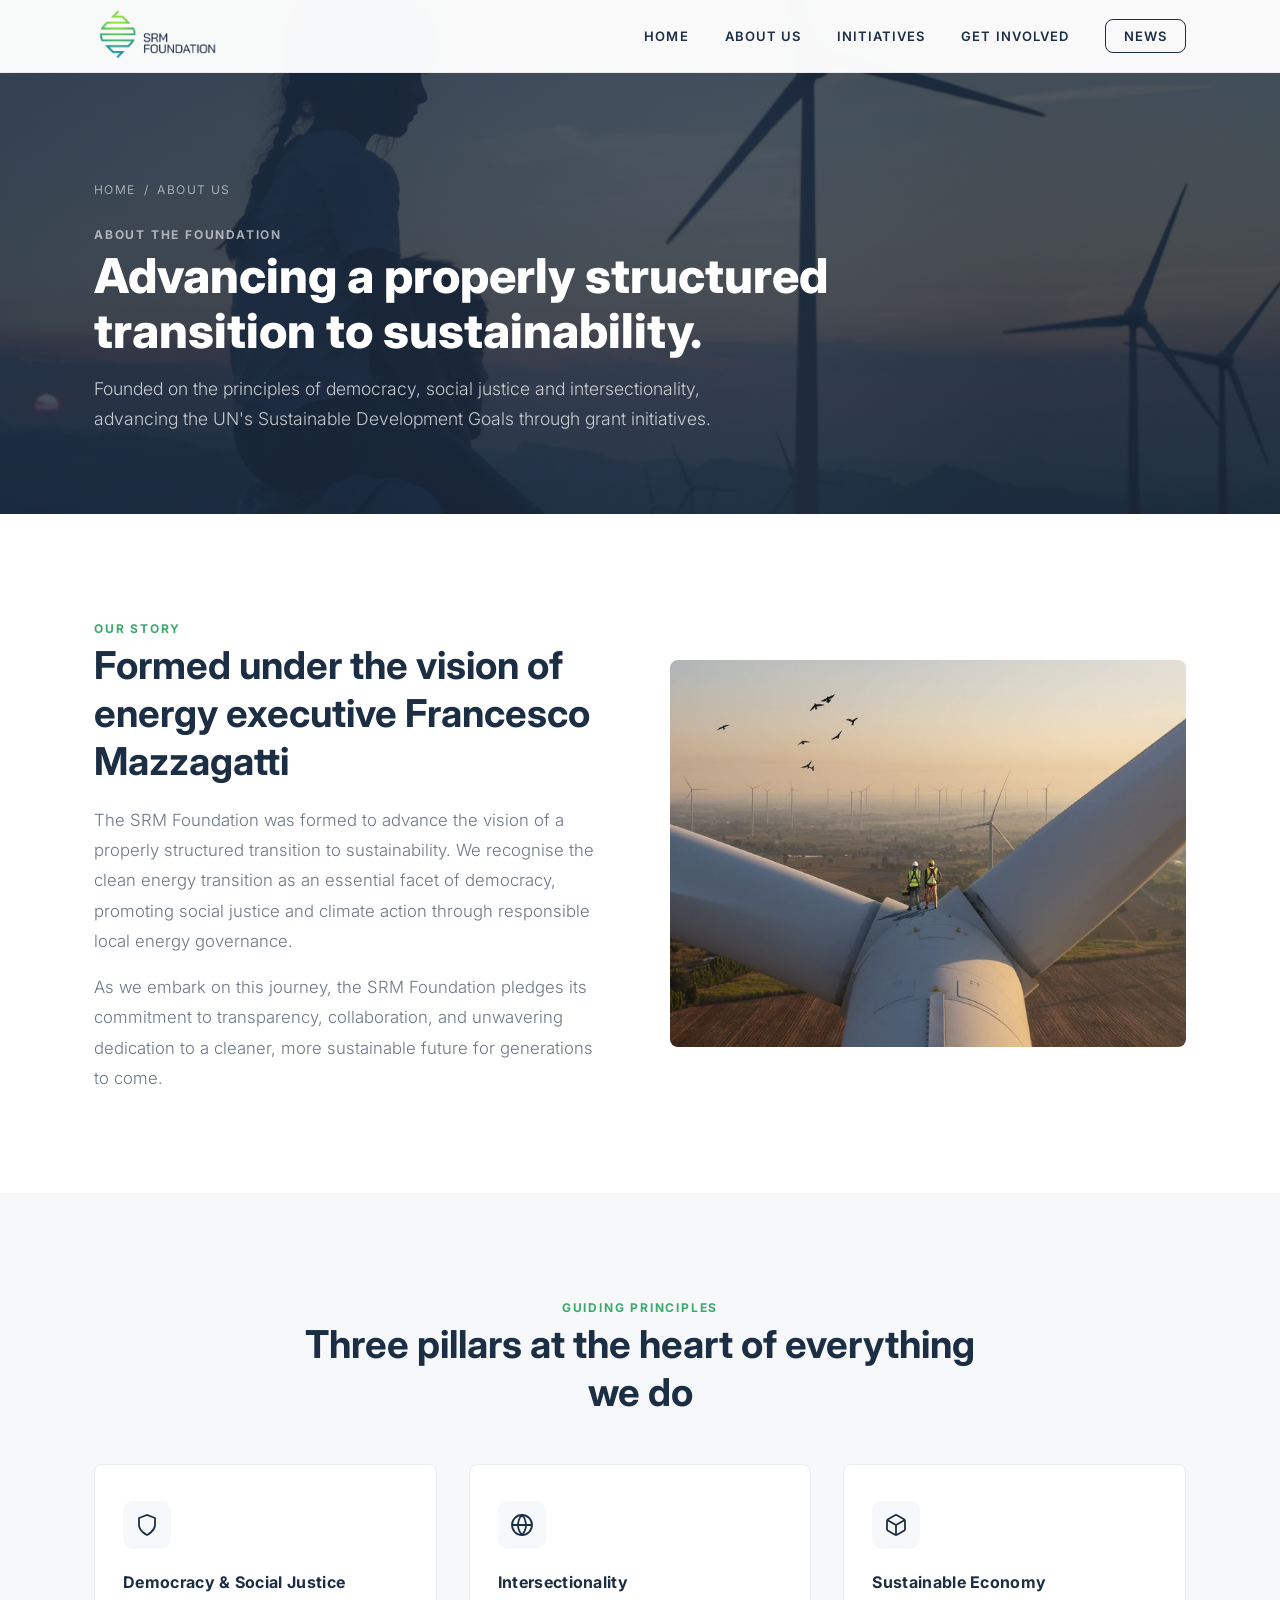
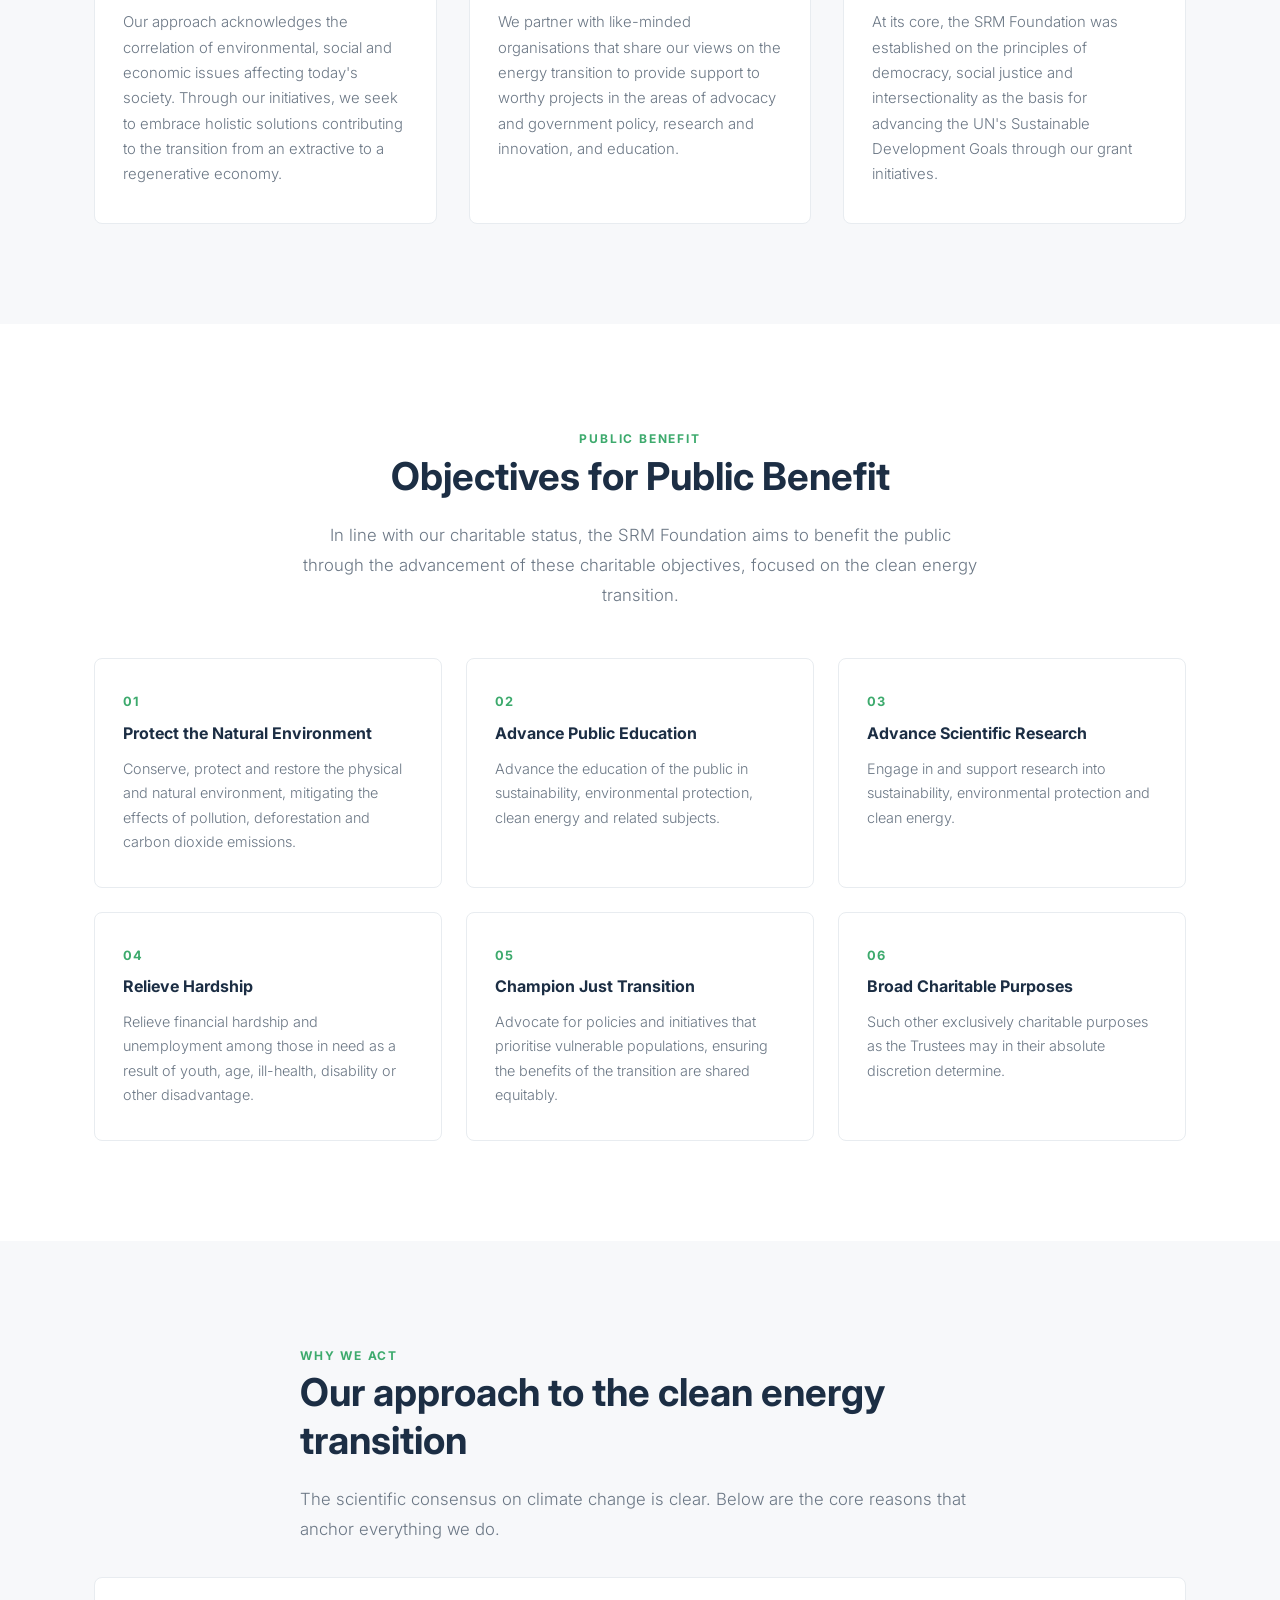
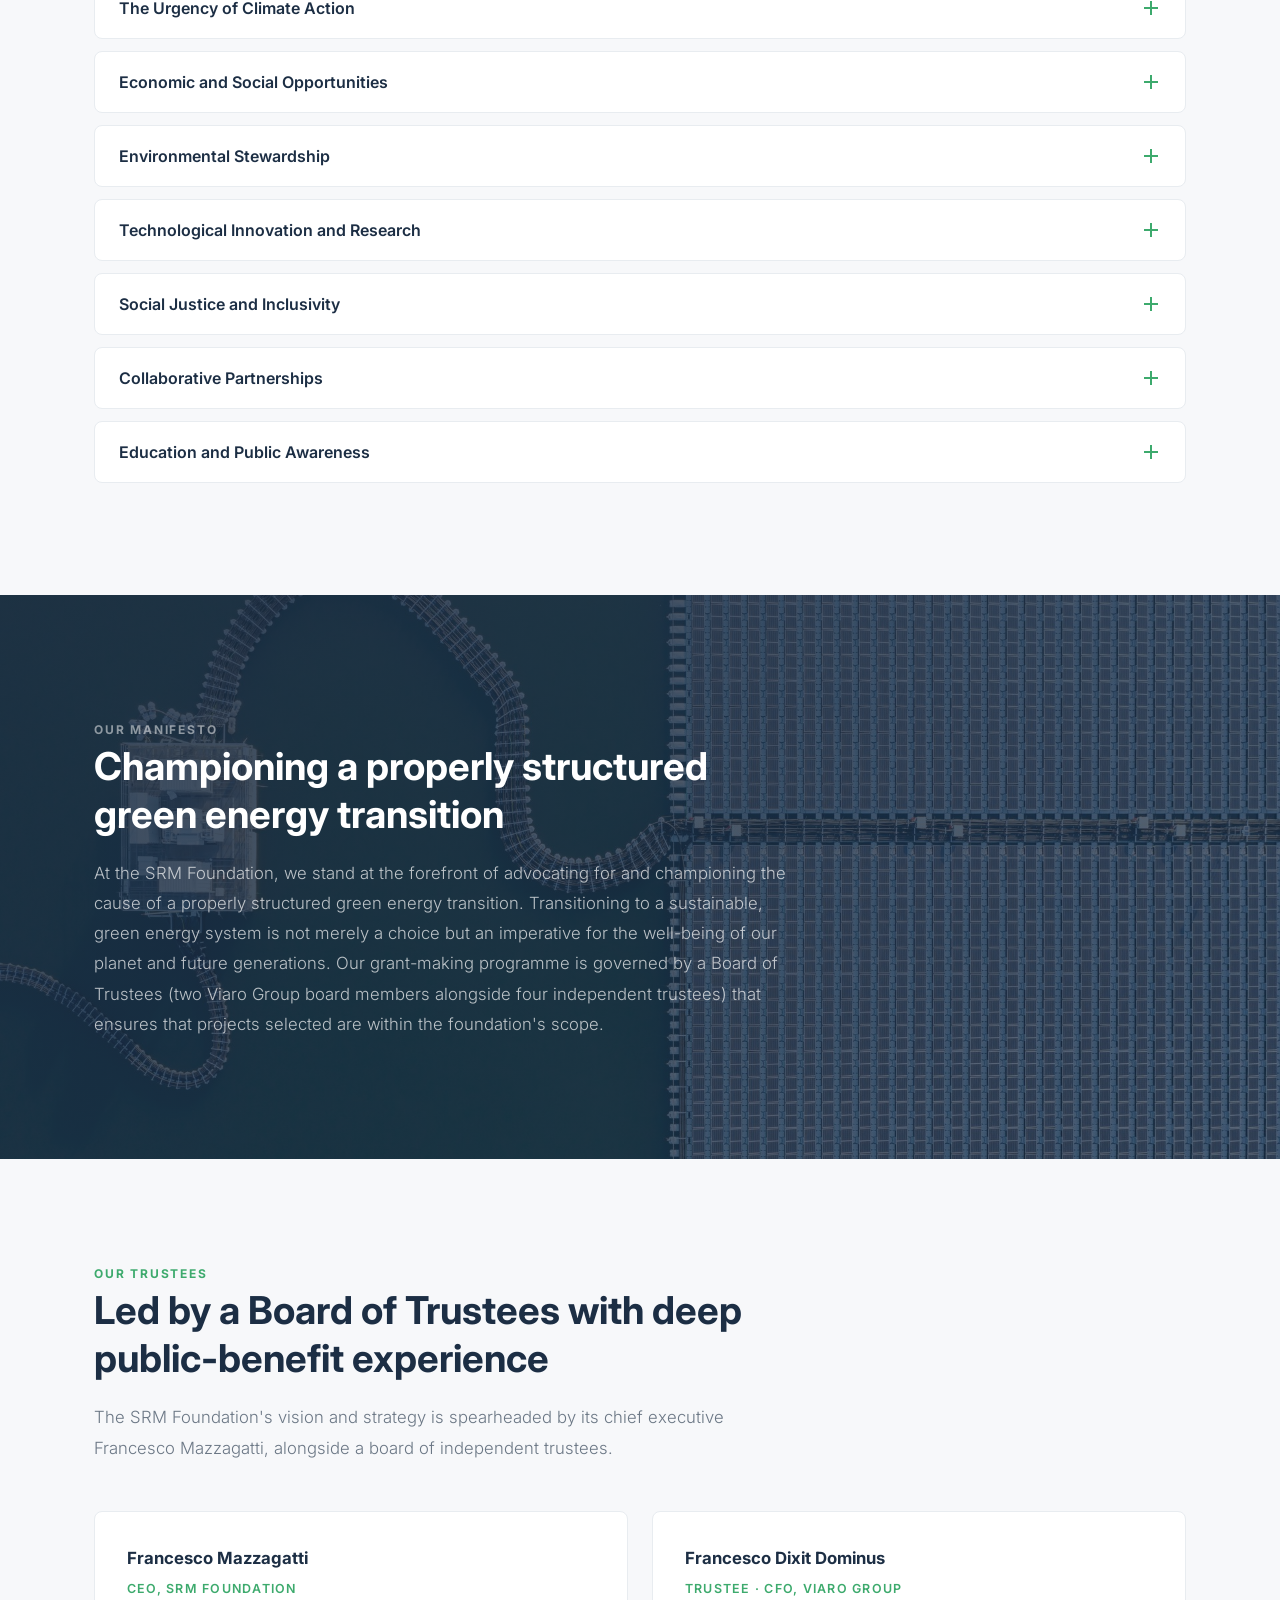
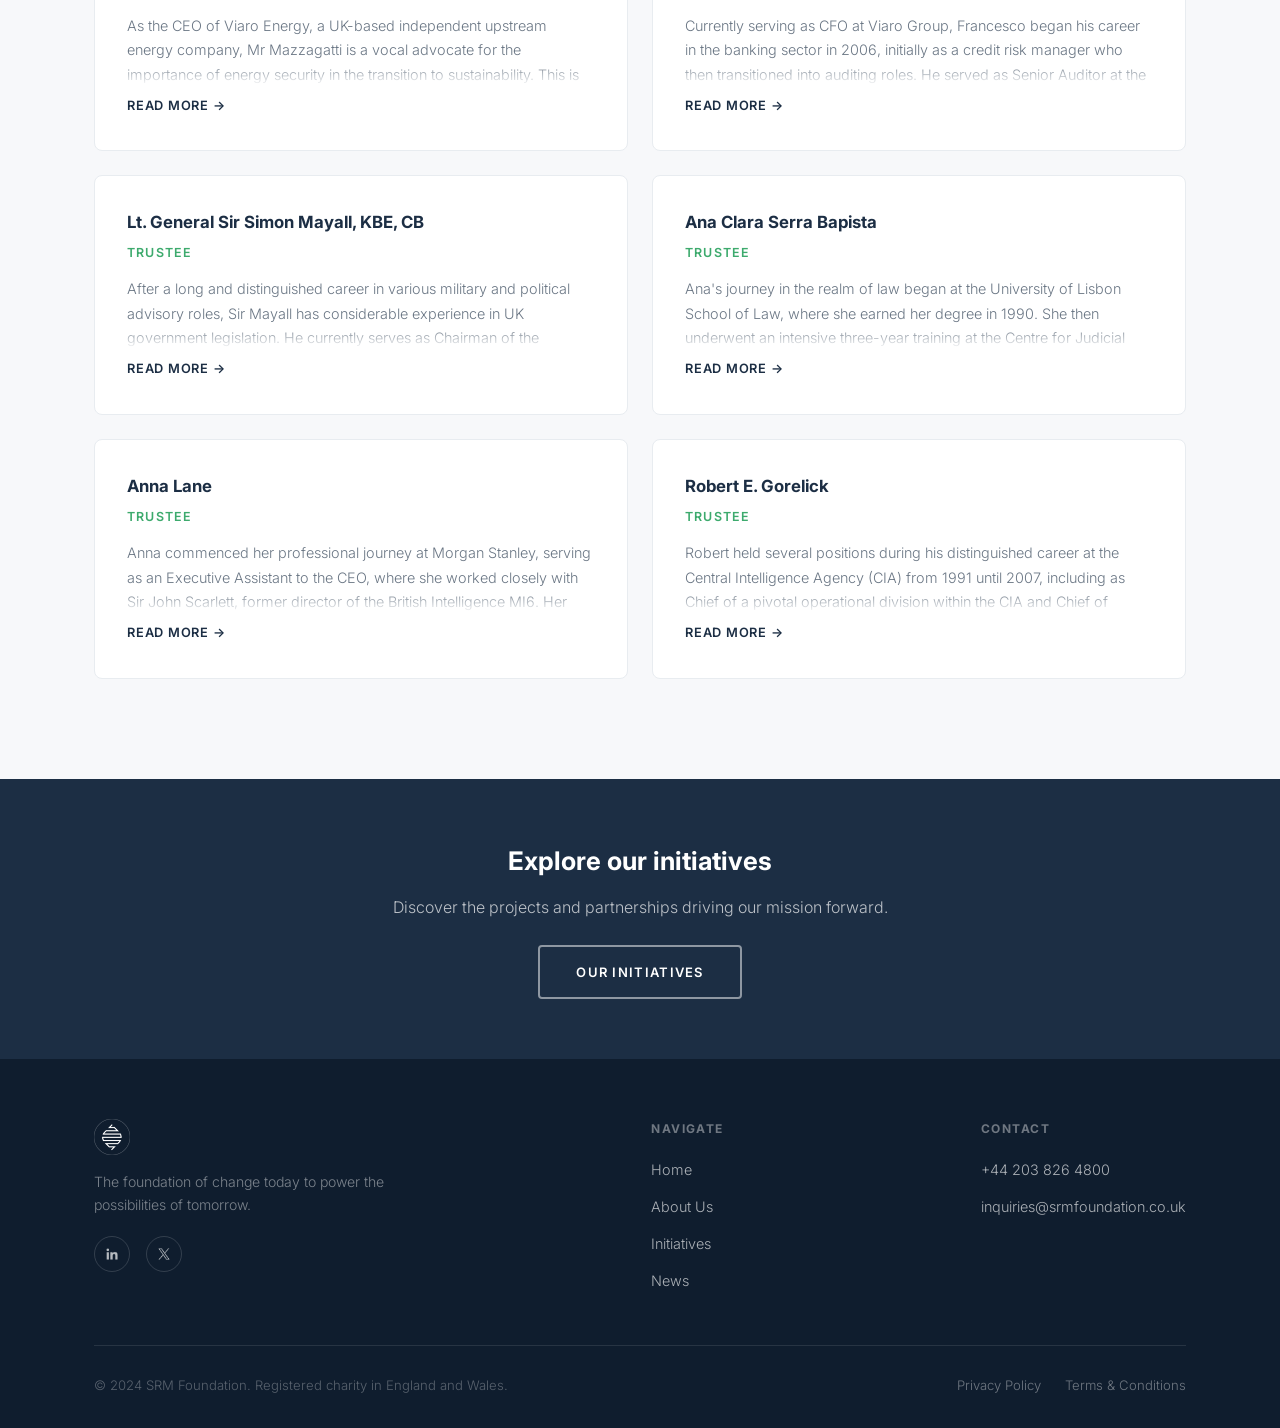
==== commit e960bf20: "links and stuff" ====
--- a/about-us.html
+++ b/about-us.html
@@ -333,6 +333,7 @@
           <li><a href="/">Home</a></li>
           <li><a href="/about-us">About Us</a></li>
           <li><a href="/our-initiatives">Initiatives</a></li>
+          <li><a href="/blog">News</a></li>
         </ul>
       </div>
       <div class="footer-nav">
@@ -345,6 +346,10 @@
     </div>
     <div class="footer-bottom">
       <p>&copy; 2024 SRM Foundation. Registered charity in England and Wales.</p>
+      <div class="footer-legal">
+        <a href="/privacypolicy">Privacy Policy</a>
+        <a href="/terms-and-conditions">Terms &amp; Conditions</a>
+      </div>
     </div>
   </div>
 </footer>
--- a/css/styles.css
+++ b/css/styles.css
@@ -1213,3 +1213,14 @@
     border-radius: 0;
   }
 }
+
+
+/* Footer legal links */
+.footer-legal { display: flex; gap: 24px; }
+.footer-legal a {
+  font-size: 0.82rem;
+  color: rgba(255,255,255,0.4);
+  font-weight: 300;
+  transition: color 0.2s;
+}
+.footer-legal a:hover { color: var(--white); }
